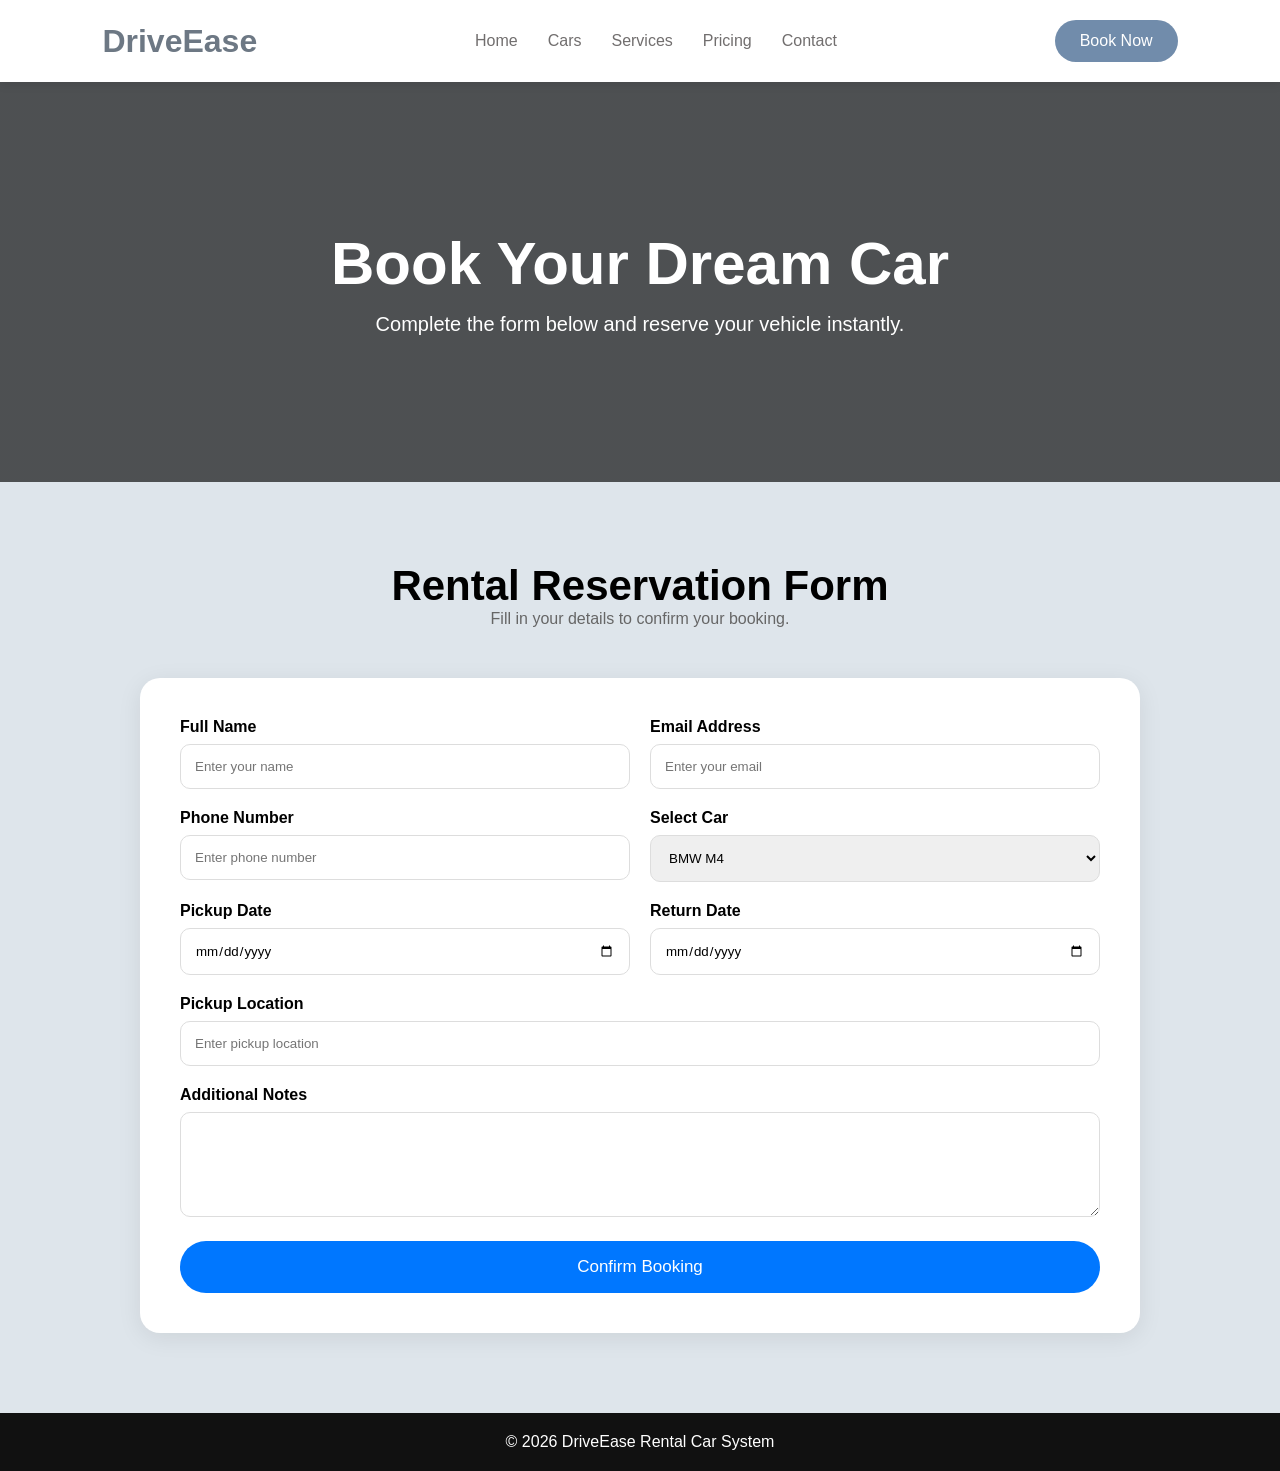
==== AiFSWD44/book.html @ 6027d0e5 "Initial Commit" ====
<!DOCTYPE html>
<html lang="en">
  <head>
    <meta charset="UTF-8" />
    <meta name="viewport" content="width=device-width, initial-scale=1.0" />
    <title>Book a Car - DriveEase</title>

    <link rel="stylesheet" href="css/style.css" />

    <link
      rel="stylesheet"
      href="https://cdnjs.cloudflare.com/ajax/libs/font-awesome/6.5.1/css/all.min.css"
    />
  </head>
  <body>
    <header>
      <div class="logo">DriveEase</div>

      <nav>
        <ul>
          <li><a href="index.html">Home</a></li>
          <li><a href="cars.html">Cars</a></li>
          <li><a href="services.html">Services</a></li>
          <li><a href="pricing.html">Pricing</a></li>
          <li><a href="contact.html">Contact</a></li>
        </ul>
      </nav>

      <a href="book.html" class="btn">Book Now</a>
    </header>

    <!-- Booking Banner -->

    <section class="booking-banner">
      <div class="booking-banner-content">
        <h1>Book Your Dream Car</h1>
        <p>Complete the form below and reserve your vehicle instantly.</p>
      </div>
    </section>

    <!-- Booking Form -->

    <section class="booking-page">
      <div class="booking-title">
        <h2>Rental Reservation Form</h2>
        <p>Fill in your details to confirm your booking.</p>
      </div>

      <div class="booking-form-wrapper">
        <form class="booking-form">
          <div class="booking-row">
            <div class="booking-group">
              <label>Full Name</label>
              <input type="text" placeholder="Enter your name" />
            </div>

            <div class="booking-group">
              <label>Email Address</label>
              <input type="email" placeholder="Enter your email" />
            </div>
          </div>

          <div class="booking-row">
            <div class="booking-group">
              <label>Phone Number</label>
              <input type="text" placeholder="Enter phone number" />
            </div>

            <div class="booking-group">
              <label>Select Car</label>

              <select>
                <option>BMW M4</option>
                <option>Audi RS5</option>
                <option>Mercedes AMG</option>
                <option>Tesla Model S</option>
              </select>
            </div>
          </div>

          <div class="booking-row">
            <div class="booking-group">
              <label>Pickup Date</label>
              <input type="date" />
            </div>

            <div class="booking-group">
              <label>Return Date</label>
              <input type="date" />
            </div>
          </div>

          <div class="booking-group">
            <label>Pickup Location</label>
            <input type="text" placeholder="Enter pickup location" />
          </div>

          <div class="booking-group">
            <label>Additional Notes</label>
            <textarea rows="5"></textarea>
          </div>

          <button type="submit" class="booking-btn">Confirm Booking</button>
        </form>
      </div>
    </section>

    <footer>
      <p>© 2026 DriveEase Rental Car System</p>
    </footer>
  </body>
</html>
---- AiFSWD44/css/style.css ----
* {
    margin: 0;
    padding: 0;
    box-sizing: border-box;
    font-family: Arial;
}

body {
    background: #dee5eb;
}

/* h1,
h2,
h3 {
    color: #718cab;
} */

/* p {
    color: #868282;
} */

/* Header */

header {
    display: flex;
    justify-content: space-between;
    align-items: center;
    padding: 20px 8%;
    background: #fff;
    box-shadow: 0 2px 10px rgba(0, 0, 0, 0.1);
    position: sticky;
    top: 0;
    z-index: 1000;
}

.logo {
    font-size: 32px;
    font-weight: bold;
    color: #6d7884;
}

nav ul {
    display: flex;
    list-style: none;
}

nav ul li {
    margin: 0 15px;
}

nav ul li a {
    text-decoration: none;
    color: #716e6e;
    font-weight: 500;
    transition: 0.3s;
}

nav ul li a:hover {
    color: #82aedc;
}

.btn,
.cta-btn {
    background: #718cab;
    color: #fff;
    padding: 12px 25px;
    text-decoration: none;
    border-radius: 30px;
    transition: 0.4s;
}

.btn:hover,
.cta-btn:hover {
    background: #82aedc;
}

/* Hero */

.hero {
    display: flex;
    justify-content: space-between;
    align-items: center;
    gap: 40px;
    padding: 80px 8%;
    min-height: 90vh;
}

.hero-content {
    max-width: 600px;
    animation: slideLeft 1.5s ease;
}

.hero-content h1 {
    color: #718cab;
    font-size: 55px;
    margin-bottom: 20px;
}

.hero-content p {
    font-size: 18px;
    color: #868282;
    line-height: 1.7;
}

.hero-buttons {
    margin-top: 30px;

}

.btn-outline {
    border: 2px solid #718cab;
    color: #718cab;
    padding: 12px 25px;
    border-radius: 30px;
    text-decoration: none;
    margin-left: 10px;
}

.btn-outline:hover {
    background: #718cab;
    color: #f6f9ff;
}

.hero-image img {
    width: 550px;
    animation: float 4s infinite ease-in-out;
    border-radius: 18px;
}

/* Features */

.features {
    padding: 80px 8%;
    text-align: center;
}

.features h2 {
    color: #718cab;
    margin-bottom: 50px;
    font-size: 40px;
}

.feature-container {
    display: flex;
    gap: 30px;
}

.feature-box {
    background: white;
    color: #6d7884;
    padding: 30px;
    border-radius: 15px;
    flex: 1;
    transition: 0.4s;
}

.feature-box:hover {
    transform: translateY(-10px);
    box-shadow: 0 10px 30px rgba(0, 0, 0, 0.15);
}

.feature-box i {
    font-size: 50px;
    color: #0077ff;
    margin-bottom: 20px;
}

/* Cars */

.cars {
    padding: 80px 8%;
    text-align: center;
}

.cars h2 {
    font-size: 40px;
    margin-bottom: 40px;
}

.car-container {
    display: flex;
    gap: 30px;
}

.car-card {
    background: #fff;
    border-radius: 15px;
    overflow: hidden;
    transition: 0.4s;
}

.car-card:hover {
    transform: scale(1.05);
}

.car-card img {
    width: 100%;
    height: 250px;
    object-fit: cover;
}

.car-card h3 {
    margin: 15px 0;
}

.car-card p {
    color: #0077ff;
    font-weight: bold;
}

.car-card button {
    background: #0077ff;
    color: white;
    border: none;
    padding: 12px 25px;
    margin: 15px;
    border-radius: 30px;
    cursor: pointer;
}

/* CTA */

.cta {
    background: #0077ff;
    text-align: center;
    padding: 80px 20px;
}

.cta-title {
    color: white;
    font-size: 42px;
    margin-bottom: 15px;
}

.cta-text {
    color: white;
    margin-bottom: 50px;
}

.cta-btn {
    margin-top: 20px;
}

/* Footer */

footer {
    background: #111;
    color: white;
    text-align: center;
    padding: 20px;
}

footer p {
    color: white;
}

/* Animations */

@keyframes slideLeft {
    from {
        opacity: 0;
        transform: translateX(-100px);
    }

    to {
        opacity: 1;
        transform: translateX(0);
    }
}

@keyframes float {

    0%,
    100% {
        transform: translateY(0);
    }

    50% {
        transform: translateY(-20px);
    }
}

/* Responsive */

@media (max-width: 991px) {
    .hero {
        flex-direction: column;
        text-align: center;
    }

    .hero-image img {
        width: 100%;
        margin-top: 40px;
    }

    .feature-container,
    .car-container {
        flex-direction: column;
    }

    nav {
        display: none;
    }

    /* Responsive Glide Slider */
    .cars-page-banner {
        height: 400px;
    }

    .glide__arrow {
        width: 45px;
        height: 45px;
        font-size: 16px;
    }

    .cars-banner-content {
        padding: 40px 5%;
        text-align: center;
    }

    .cars-banner-content h1 {
        font-size: 42px;
    }

    .cars-banner-content p {
        font-size: 16px;
    }
}

@media (max-width: 768px) {
    .cars-page-banner {
        height: 300px;
    }

    .glide__arrows {
        padding: 0 10px;
    }

    .glide__arrow {
        width: 40px;
        height: 40px;
        font-size: 14px;
    }

    .cars-banner-content {
        padding: 30px 5%;
    }

    .cars-banner-content h1 {
        font-size: 32px;
        margin-bottom: 10px;
    }

    .cars-banner-content p {
        font-size: 14px;
    }
}

@media (max-width: 480px) {
    .cars-page-banner {
        height: 250px;
    }

    .glide__arrow {
        width: 35px;
        height: 35px;
        font-size: 12px;
    }

    .glide__arrows {
        padding: 0 5px;
    }

    .cars-banner-content {
        padding: 20px 3%;
    }

    .cars-banner-content h1 {
        font-size: 24px;
        margin-bottom: 8px;
    }

    .cars-banner-content p {
        font-size: 12px;
    }
}

/* ==========================
   CARS PAGE CSS
========================== */

/* Glide Slider Styling */
.cars-page-banner {
    position: relative;
    height: 500px;
    overflow: hidden;
}

.slider-container {
    position: relative;
    height: 100%;
    text-align: center;
    /* display: flex;
    align-items: center;
    justify-content: center; */
}

.glide {
    position: relative;
    width: 100%;
    height: 100%;
}

.glide__track {
    overflow: hidden;
    width: 100%;
    height: 100%;
}

.glide__slides {
    display: flex;
    list-style: none;
    margin: 0;
    padding: 0;
    height: 100%;
}

.glide__slide {
    width: 100%;
    height: 100%;
    flex-shrink: 0;
    position: relative;
}

.glide__slide img {
    width: 100%;
    height: 100%;
    object-fit: cover;
    display: block;
}

/* Glide Arrow Controls */
.glide__arrows {
    /* border: 2px solid red; */
    position: absolute;
    top: 50%;
    width: 100%;
    transform: translateY(-50%);
    display: flex;
    justify-content: space-between;
    padding: 20px;
    z-index: 10;
    pointer-events: none;
}

.glide__arrow {
    pointer-events: all;
    /* background: rgba(255, 255, 255, 0.8); */
    border: none;
    width: 80px;
    height: 50px;
    border-radius: 50%;
    cursor: pointer;
    display: flex;
    align-items: center;
    justify-content: center;
    font-size: 18px;
    font-weight: bold;

    transition: all 0.3s ease;
    box-shadow: 0 4px 15px rgba(0, 0, 0, 0.2);
}

.glide__arrow:hover {
    background: rgba(255, 255, 255, 1);
    color: #0077ff;
    /* transform: scale(1.1); */
    box-shadow: 0 6px 20px rgba(0, 0, 0, 0.3);
}

.glide__arrow--left {
    margin-right: auto;
}

.glide__arrow--right {
    margin-left: auto;
}

/* Banner Content Overlay */
.cars-banner-content {
    position: absolute;
    bottom: 0;
    left: 0;
    right: 0;
    background: linear-gradient(to top, rgba(0, 0, 0, 0.8), transparent);
    color: white;
    padding: 60px 8%;
    animation: fadeUp 1s ease;
    z-index: 5;
}

.cars-banner-content h1 {
    font-size: 60px;
    margin-bottom: 15px;
    /* color: #fff; */
}

.cars-banner-content p {
    font-size: 20px;
    /* color: rgba(255, 255, 255, 0.9); */
}

.cars-page {
    padding: 80px 8%;
}

.page-title {
    text-align: center;
    margin-bottom: 50px;
}

.page-title h2 {
    font-size: 40px;

}

.page-title p {
    color: #777;
    margin-top: 10px;
}

.cars-grid {
    display: grid;
    grid-template-columns: repeat(auto-fit, minmax(320px, 1fr));

    gap: 30px;
}

.vehicle-card {
    background: white;
    border-radius: 20px;
    overflow: hidden;
    box-shadow: 0 5px 20px rgba(0, 0, 0, 0.08);

    transition: 0.4s;
}

.vehicle-card:hover {
    transform: translateY(-10px);
}

.vehicle-card img {
    width: 100%;
    height: 250px;
    object-fit: cover;
}

.vehicle-info {
    padding: 25px;
}

.vehicle-info h3 {
    margin-bottom: 15px;
}

.car-details {
    display: flex;
    justify-content: space-between;

    margin-bottom: 15px;
    color: #666;
}

.vehicle-info h4 {
    color: #0077ff;
    font-size: 24px;
    margin-bottom: 20px;
}

.vehicle-info button {
    width: 100%;
    padding: 14px;
    border: none;
    background: #0077ff;
    color: white;
    border-radius: 50px;
    cursor: pointer;
    transition: 0.3s;
}

.vehicle-info button:hover {
    background: #0055cc;
}

@keyframes fadeUp {
    from {
        opacity: 0;
        transform: translateY(50px);
    }

    to {
        opacity: 1;
        transform: translateY(0);
    }
}

/* ==================================
   SERVICES PAGE CSS
================================== */

.services-banner {
    height: 400px;
    background: linear-gradient(rgba(0, 0, 0, 0.65), rgba(0, 0, 0, 0.65)),
        url("https://images.unsplash.com/photo-1502877338535-766e1452684a?w=1600");

    background-size: cover;
    background-position: center;

    display: flex;
    justify-content: center;
    align-items: center;
    text-align: center;
}

.services-banner-content {
    color: #fff;
    animation: serviceFade 1.2s ease;
}

.services-banner-content h1 {
    font-size: 60px;
    margin-bottom: 15px;
}

.services-banner-content p {
    font-size: 20px;
}

.services-page {
    padding: 80px 8%;
}

.services-title {
    text-align: center;
    margin-bottom: 60px;
}

.services-title h2 {
    font-size: 42px;
    color: #222;
}

.services-title p {
    color: #777;
    margin-top: 10px;
}

.services-grid {
    display: grid;
    grid-template-columns: repeat(auto-fit, minmax(300px, 1fr));

    gap: 30px;
}

.service-card {
    background: #fff;
    padding: 40px 30px;
    text-align: center;

    border-radius: 20px;

    box-shadow: 0 5px 20px rgba(0, 0, 0, 0.08);

    transition: 0.4s;
}

.service-card:hover {
    transform: translateY(-10px);
}

.service-card i {
    font-size: 55px;
    color: #0077ff;
    margin-bottom: 20px;
}

.service-card h3 {
    margin-bottom: 15px;
}

.service-card p {
    color: #666;
    line-height: 1.7;
}

/* Process Section */

.booking-process {
    padding: 80px 8%;
    background: #f5f8ff;
}

.process-title {
    text-align: center;
    margin-bottom: 50px;
}

.process-title h2 {
    font-size: 42px;
}

.process-grid {
    display: grid;
    grid-template-columns: repeat(auto-fit, minmax(250px, 1fr));

    gap: 30px;
}

.process-card {
    background: #fff;
    text-align: center;

    padding: 40px;

    border-radius: 20px;

    box-shadow: 0 5px 20px rgba(0, 0, 0, 0.08);

    transition: 0.4s;
}

.process-card:hover {
    transform: scale(1.05);
}

.process-card span {
    width: 70px;
    height: 70px;

    display: flex;
    align-items: center;
    justify-content: center;

    margin: auto auto 20px;

    background: #0077ff;
    color: #fff;

    border-radius: 50%;

    font-size: 24px;
    font-weight: bold;
}

.process-card h3 {
    margin-bottom: 15px;
}

.process-card p {
    color: #666;
}

/* Animation */

@keyframes serviceFade {
    from {
        opacity: 0;
        transform: translateY(60px);
    }

    to {
        opacity: 1;
        transform: translateY(0);
    }
}

/* =================================
   PRICING PAGE CSS
================================= */

.pricing-banner {
    height: 400px;

    background: linear-gradient(rgba(0, 0, 0, 0.65), rgba(0, 0, 0, 0.65)),
        url("https://images.unsplash.com/photo-1503736334956-4c8f8e92946d?w=1600");

    background-size: cover;
    background-position: center;

    display: flex;
    justify-content: center;
    align-items: center;

    text-align: center;
}

.pricing-banner-content {
    color: #fff;
    animation: pricingFade 1s ease;
}

.pricing-banner-content h1 {
    font-size: 60px;
    margin-bottom: 15px;
}

.pricing-banner-content p {
    font-size: 20px;
}

.pricing-page {
    padding: 80px 8%;
}

.pricing-title {
    text-align: center;
    margin-bottom: 60px;
}

.pricing-title h2 {
    font-size: 42px;
}

.pricing-title p {
    color: #666;
    margin-top: 10px;
}

.pricing-grid {
    display: grid;

    grid-template-columns: repeat(auto-fit, minmax(300px, 1fr));

    gap: 35px;
}

.pricing-card {
    background: #fff;

    border-radius: 20px;

    overflow: hidden;

    box-shadow: 0 5px 20px rgba(0, 0, 0, 0.08);

    transition: 0.4s;

    position: relative;
}

.pricing-card:hover {
    transform: translateY(-10px);
}

.pricing-header {
    text-align: center;
    padding: 40px 20px;
}

.pricing-header h3 {
    margin-bottom: 10px;
}

.pricing-header h1 {
    font-size: 55px;
    color: #0077ff;
}

.pricing-header span {
    color: #777;
}

.pricing-card ul {
    list-style: none;
    padding: 0 30px 30px;
}

.pricing-card ul li {
    margin: 18px 0;
    color: #444;
}

.pricing-card ul li i {
    color: #0077ff;
    margin-right: 10px;
}

.pricing-btn {
    display: block;

    text-align: center;

    background: #0077ff;
    color: white;

    padding: 15px;

    text-decoration: none;

    margin: 20px;

    border-radius: 50px;
}

.featured-plan {
    border: 3px solid #0077ff;
    transform: scale(1.05);
}

.popular-badge {
    position: absolute;

    top: 20px;
    right: -35px;

    background: #0077ff;
    color: #fff;

    padding: 10px 40px;

    transform: rotate(45deg);

    font-size: 13px;
}

.pricing-benefits {
    padding: 80px 8%;
    background: #f6f9ff;
}

.benefits-title {
    text-align: center;
    margin-bottom: 50px;
}

.benefits-title h2 {
    font-size: 42px;
}

.benefits-grid {
    display: grid;

    grid-template-columns: repeat(auto-fit, minmax(250px, 1fr));

    gap: 30px;
}

.benefit-card {
    background: white;

    padding: 40px;

    border-radius: 20px;

    text-align: center;

    transition: 0.4s;
}

.benefit-card:hover {
    transform: translateY(-10px);
}

.benefit-card i {
    font-size: 55px;
    color: #0077ff;
    margin-bottom: 20px;
}

.benefit-card h3 {
    margin-bottom: 15px;
}

.benefit-card p {
    color: #666;
}

/* Animation */

@keyframes pricingFade {
    from {
        opacity: 0;
        transform: translateY(60px);
    }

    to {
        opacity: 1;
        transform: translateY(0);
    }
}

/* ==============================
   CONTACT PAGE CSS
============================== */

.contact-banner {
    height: 400px;
    background: linear-gradient(rgba(0, 0, 0, 0.65), rgba(0, 0, 0, 0.65)),
        url("https://images.unsplash.com/photo-1503376780353-7e6692767b70?w=1600");

    background-size: cover;
    background-position: center;

    display: flex;
    justify-content: center;
    align-items: center;

    text-align: center;
}

.contact-banner-content {
    color: #fff;
    animation: contactFade 1s ease;
}

.contact-banner-content h1 {
    font-size: 60px;
    margin-bottom: 15px;
}

.contact-banner-content p {
    font-size: 20px;
}

/* Contact Section */

.contact-page {
    padding: 80px 8%;
}

.contact-title {
    text-align: center;
    margin-bottom: 60px;
}

.contact-title h2 {
    font-size: 42px;
}

.contact-title p {
    color: #777;
    margin-top: 10px;
}

.contact-container {
    display: grid;
    grid-template-columns: 1fr 1.5fr;
    gap: 40px;
}

.contact-info {
    display: flex;
    flex-direction: column;
    gap: 25px;
}

.info-card {
    background: #fff;
    padding: 30px;
    border-radius: 20px;

    box-shadow: 0 5px 20px rgba(0, 0, 0, 0.08);

    transition: 0.4s;
}

.info-card:hover {
    transform: translateY(-8px);
}

.info-card i {
    font-size: 40px;
    color: #0077ff;
    margin-bottom: 15px;
}

.info-card h3 {
    margin-bottom: 10px;
}

.info-card p {
    color: #666;
}

/* Contact Form */

.contact-form-wrapper {
    background: #fff;
    padding: 40px;
    border-radius: 20px;

    box-shadow: 0 5px 20px rgba(0, 0, 0, 0.08);
}

.input-group {
    margin-bottom: 20px;
}

.contact-form input,
.contact-form textarea {
    width: 100%;
    padding: 15px;

    border: 1px solid #ddd;
    border-radius: 10px;

    outline: none;

    transition: 0.3s;
}

.contact-form input:focus,
.contact-form textarea:focus {
    border-color: #0077ff;
}

.contact-form button {
    width: 100%;
    padding: 15px;

    border: none;

    background: #0077ff;
    color: white;

    border-radius: 50px;

    cursor: pointer;

    font-size: 16px;

    transition: 0.3s;
}

.contact-form button:hover {
    background: #005fd1;
}

/* Map */

.contact-map {
    padding: 0 8% 80px;
}

.contact-map iframe {
    width: 100%;
    height: 450px;
    border: none;
    border-radius: 20px;
}

/* Animation */

@keyframes contactFade {
    from {
        opacity: 0;
        transform: translateY(60px);
    }

    to {
        opacity: 1;
        transform: translateY(0);
    }
}

/* Responsive */

@media (max-width: 991px) {
    .contact-container {
        grid-template-columns: 1fr;
    }

    .contact-banner-content h1 {
        font-size: 40px;
    }
}

/* ===========================
   BOOKING PAGE CSS
=========================== */

.booking-banner {
    height: 400px;

    background: linear-gradient(rgba(0, 0, 0, 0.65), rgba(0, 0, 0, 0.65)),
        url("https://images.unsplash.com/photo-1492144534655-ae79c964c9d7?w=1600");

    background-size: cover;
    background-position: center;

    display: flex;
    justify-content: center;
    align-items: center;

    text-align: center;
}

.booking-banner-content {
    color: white;
    animation: bookingFade 1s ease;
}

.booking-banner-content h1 {
    font-size: 60px;
    margin-bottom: 15px;
}

.booking-banner-content p {
    font-size: 20px;
}

.booking-page {
    padding: 80px 8%;
}

.booking-title {
    text-align: center;
    margin-bottom: 50px;
}

.booking-title h2 {
    font-size: 42px;
}

.booking-title p {
    color: #666;
}

.booking-form-wrapper {
    max-width: 1000px;
    margin: auto;

    background: #fff;

    padding: 40px;

    border-radius: 20px;

    box-shadow: 0 5px 25px rgba(0, 0, 0, 0.08);
}

.booking-row {
    display: grid;
    grid-template-columns: 1fr 1fr;
    gap: 20px;
}

.booking-group {
    margin-bottom: 20px;
}

.booking-group label {
    display: block;
    margin-bottom: 8px;
    font-weight: 600;
}

.booking-group input,
.booking-group select,
.booking-group textarea {
    width: 100%;
    padding: 14px;

    border: 1px solid #ddd;
    border-radius: 10px;

    outline: none;
    transition: 0.3s;
}

.booking-group input:focus,
.booking-group select:focus,
.booking-group textarea:focus {
    border-color: #0077ff;
}

.booking-btn {
    width: 100%;
    border: none;

    padding: 16px;

    background: #0077ff;
    color: white;

    border-radius: 50px;

    cursor: pointer;

    font-size: 17px;

    transition: 0.3s;
}

.booking-btn:hover {
    background: #005fd1;
}

@keyframes bookingFade {
    from {
        opacity: 0;
        transform: translateY(50px);
    }

    to {
        opacity: 1;
        transform: translateY(0);
    }
}

@media (max-width: 768px) {
    .booking-row {
        grid-template-columns: 1fr;
    }

    .booking-banner-content h1 {
        font-size: 40px;
    }
}
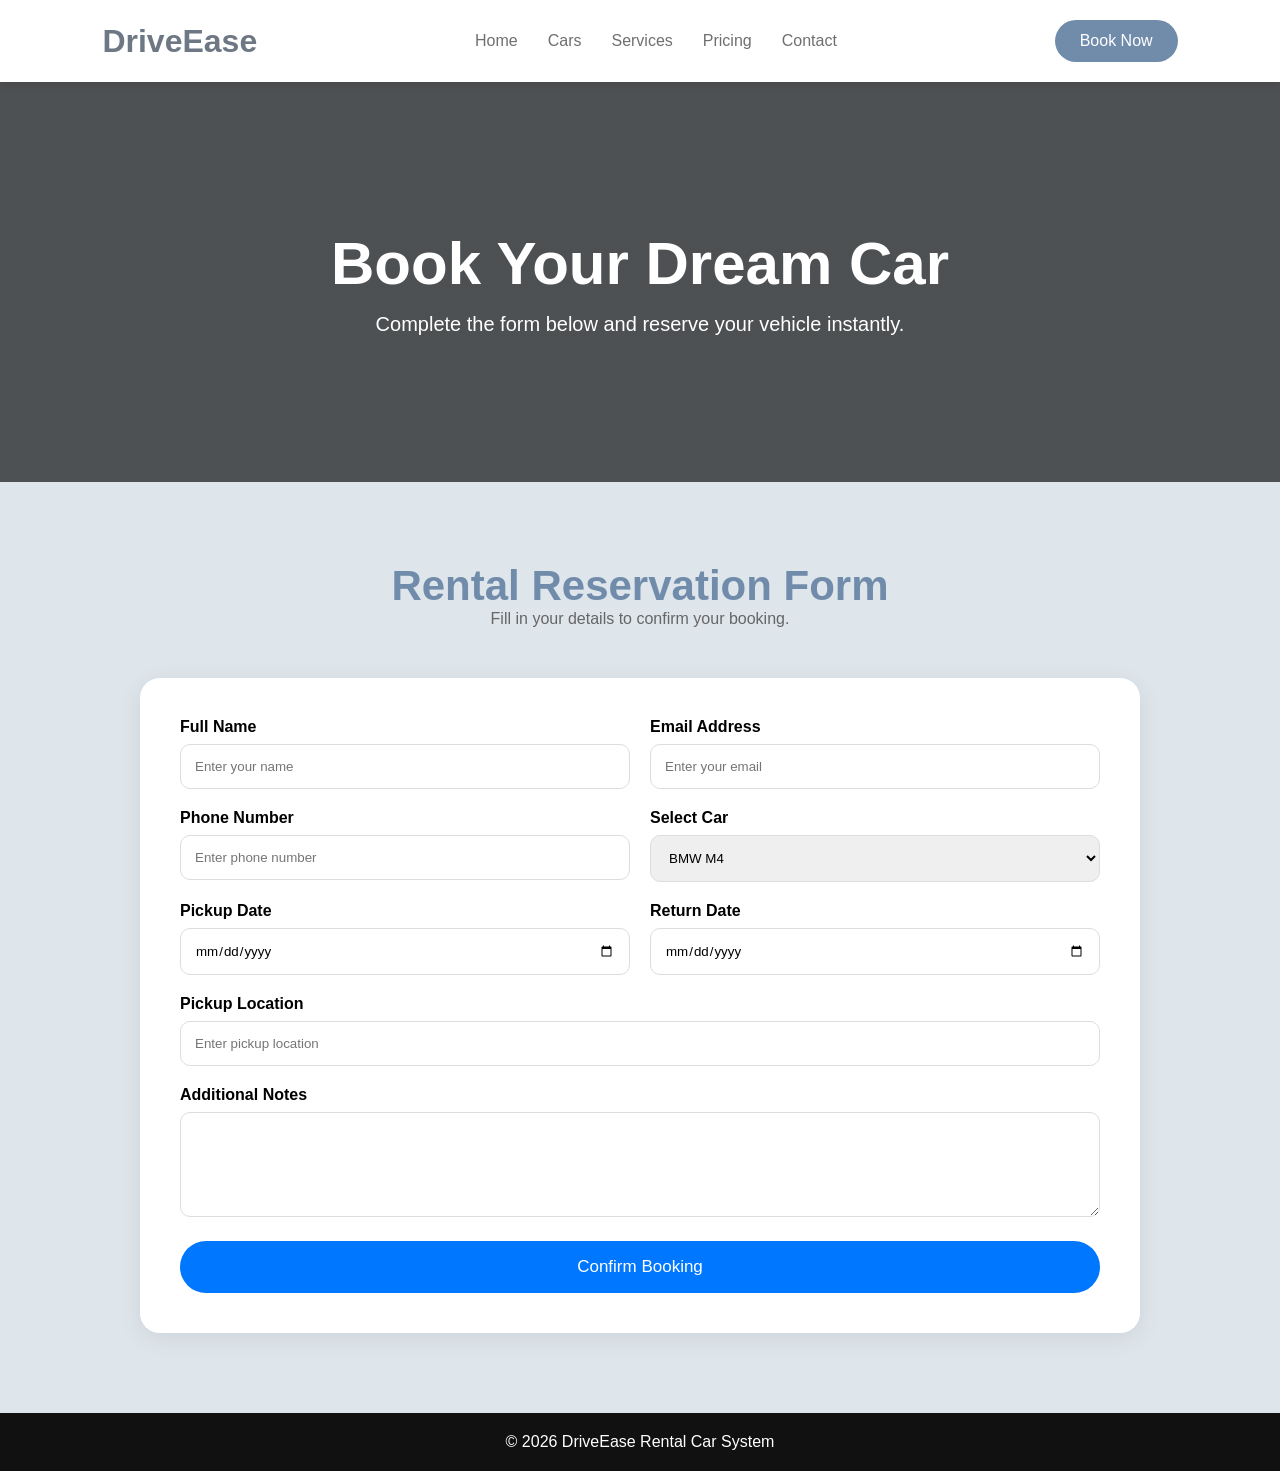
==== commit 06753a70: "updated css through adding a class"sec-heading" and a pseudo-class :not()" ====
--- a/AiFSWD44/book.html
+++ b/AiFSWD44/book.html
@@ -42,7 +42,7 @@
 
     <section class="booking-page">
       <div class="booking-title">
-        <h2>Rental Reservation Form</h2>
+        <h2 class="sec-heading">Rental Reservation Form</h2>
         <p>Fill in your details to confirm your booking.</p>
       </div>
 
--- a/AiFSWD44/css/style.css
+++ b/AiFSWD44/css/style.css
@@ -9,15 +9,18 @@
     background: #dee5eb;
 }
 
-/* h1,
-h2,
+h1 :not(cars-banner-content),
+.services-page .sec-heading,
+.sec-heading,
 h3 {
     color: #718cab;
-} */
+
+}
+
 
 /* p {
     color: #868282;
-} */
+}
 
 /* Header */
 
@@ -104,7 +107,6 @@
 
 .hero-buttons {
     margin-top: 30px;
-
 }
 
 .btn-outline {
@@ -173,8 +175,13 @@
 }
 
 .cars h2 {
+    color: #718cab;
     font-size: 40px;
     margin-bottom: 40px;
+}
+
+.cars h3 {
+    color: #868282;
 }
 
 .car-container {
@@ -521,7 +528,7 @@
 
 .page-title h2 {
     font-size: 40px;
-
+    color: #718cab;
 }
 
 .page-title p {
@@ -560,13 +567,13 @@
 }
 
 .vehicle-info h3 {
+    color: #718cab;
     margin-bottom: 15px;
 }
 
 .car-details {
     display: flex;
     justify-content: space-between;
-
     margin-bottom: 15px;
     color: #666;
 }
